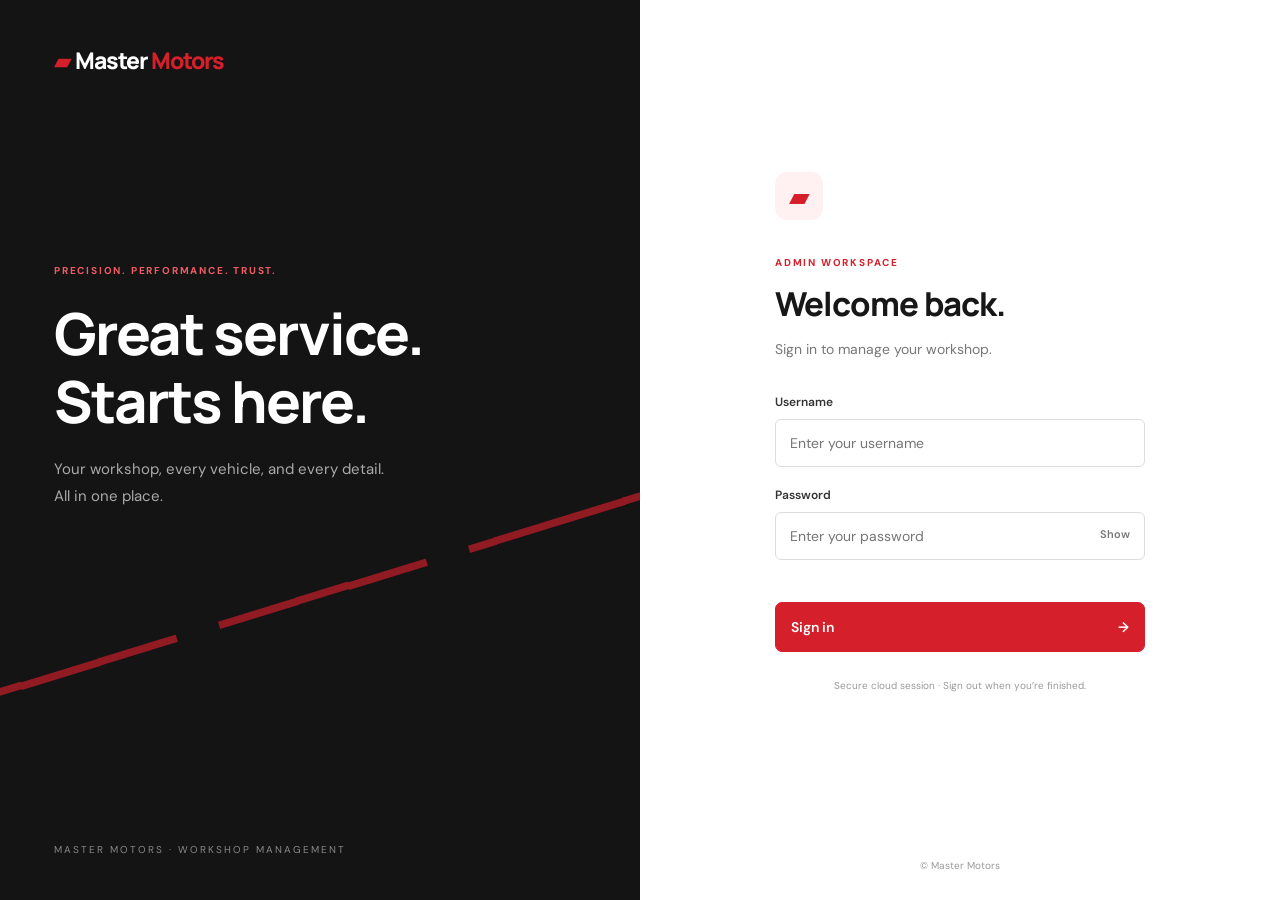
==== public/index.html @ 1c7f51ac "Persist workshop data in Cloudflare D1 with authenticated API and conflict-safe cloud saves" ====
<!doctype html><html lang="en"><meta charset="utf-8"><meta name="viewport" content="width=device-width,initial-scale=1"><title>Master Motors | Car Service Workspace</title><link rel="stylesheet" href="style.css"><body class="locked"><section id="loginScreen" class="loginScreen" aria-label="Administrator login"><div class="loginStory"><a class="brand" href="#">▰ <b>Master <span>Motors</span></b></a><div><div class="eyebrow">PRECISION. PERFORMANCE. TRUST.</div><h1>Great service.<br>Starts here.</h1><p>Your workshop, every vehicle, and every detail.<br>All in one place.</p><div class="loginRoad" aria-hidden="true">━━━━━━━━　━━━━━━━━　━━━━━━━━</div></div><small>MASTER MOTORS · WORKSHOP MANAGEMENT</small></div><div class="loginSide"><div class="loginCard"><span class="loginMark" aria-hidden="true">▰</span><div class="eyebrow">ADMIN WORKSPACE</div><h1>Welcome back.</h1><p>Sign in to manage your workshop.</p><form id="loginForm"><label for="username">Username</label><input id="username" name="username" autocomplete="username" autocapitalize="none" spellcheck="false" required placeholder="Enter your username"><label for="password">Password</label><div class="passwordWrap"><input id="password" name="password" type="password" autocomplete="current-password" required placeholder="Enter your password"><button id="togglePassword" type="button" aria-label="Show password" aria-pressed="false">Show</button></div><p id="loginError" role="alert" aria-live="polite"></p><button class="primary loginSubmit" type="submit">Sign in <span aria-hidden="true">→</span></button></form><p class="loginNote">Secure cloud session · Sign out when you’re finished.</p></div><small class="loginFooter">© Master Motors</small></div></section><div id="workspace" hidden><aside><a class="brand" href="#">▰ <b>Master <span>Motors</span></b></a><small>WORKSHOP MANAGEMENT</small><nav id="nav"></nav><div class="sidebottom"><div class="avatar">AD</div><div>ADMIN<small>Workshop administrator</small></div></div><button class="logout" onclick="logout()">↪ Sign out</button></aside><main><header><div><span class="muted">Master Motors</span> <span class="crumb">/</span> <b id="breadcrumb">Overview</b></div><div class="headerRight"><span id="cloudStatus" role="status">Connecting…</span><span class="divider">|</span><span class="live"></span> Workshop open <span class="divider">|</span> Chennai · Main branch <div class="avatar">AD</div></div></header><div id="view"></div></main><dialog id="modal"></dialog><div id="toast"></div></div><div id="syncBlock" hidden role="alert"></div><script src="app.js"></script><script src="auth.js"></script></body></html>
---- public/style.css ----
@import url('https://fonts.googleapis.com/css2?family=DM+Sans:wght@400;450;500;550;600;650;700&family=Manrope:wght@400;500;600;650;700;750;800&display=swap');
:root{--green:#d51f2a;--ink:#171717;--muted:#777777;--line:#e6e6e6;--bg:#f6f6f6}*{box-sizing:border-box}body{margin:0;font:14px 'DM Sans',sans-serif;color:var(--ink);background:var(--bg)}button,input,select,textarea{font:inherit}button,a{cursor:pointer}button{border:1px solid var(--line);border-radius:7px;padding:10px 15px;background:white;color:var(--ink);font-weight:600}button:hover{filter:brightness(.96)}.primary{background:var(--green);color:white;border-color:var(--green)}aside{position:fixed;inset:0 auto 0 0;width:238px;background:white;border-right:1px solid var(--line);padding:30px 20px;display:flex;flex-direction:column}.brand{font:30px Manrope;color:var(--green);text-decoration:none;letter-spacing:-1.5px}.brand b{color:var(--ink)}.brand span{color:var(--green)}aside>small{font-size:9px;letter-spacing:1.7px;margin:33px 12px 15px;color:#999999}nav button{display:flex;align-items:center;gap:13px;width:100%;border:0;text-align:left;margin:5px 0;padding:13px 15px;color:#707070;font-weight:500}nav button.active{color:var(--green);background:#fff0f1;font-weight:700}nav .icon{font-size:19px;width:23px}.sidebottom{margin-top:auto;display:flex;gap:10px;align-items:center;border-top:1px solid var(--line);padding-top:20px;font-size:12px}.sidebottom small{display:block;font-size:10px;color:var(--muted);margin-top:4px}.avatar{border-radius:50%;background:#ffe9eb;width:33px;height:33px;display:grid;place-items:center;font-size:11px;font-weight:700;color:var(--green)}main{margin-left:238px}header{height:77px;background:white;border-bottom:1px solid var(--line);padding:0 36px;display:flex;align-items:center;justify-content:space-between;font-size:12px}.muted{color:var(--muted)}.crumb,.divider{margin:0 15px;color:#cccccc}.headerRight{display:flex;align-items:center;gap:9px;color:#666666}.live{width:6px;height:6px;background:#d51f2a;border-radius:50%}#view{padding:32px 36px}.eyebrow{font-size:10px;color:var(--green);letter-spacing:1.8px;font-weight:700}h1{font:750 28px Manrope;margin:9px 0;letter-spacing:-1px}h2{font:750 16px Manrope;margin:0}p{color:var(--muted);line-height:1.6}.pagehead{display:flex;align-items:center;justify-content:space-between;margin-bottom:27px}.actions{display:flex;gap:10px}.stats{display:grid;grid-template-columns:repeat(4,1fr);gap:17px;margin-bottom:25px}.stat{padding:22px;background:white;border:1px solid var(--line);border-radius:10px}.statTop{display:flex;justify-content:space-between;color:#707070;font-size:12px}.statIcon{padding:7px;background:#fff0f1;border-radius:6px;color:var(--green)}.value{font:750 29px Manrope;margin:10px 0}.stat small{font-size:11px;color:#888888}.positive{color:var(--green)!important}.grid{display:grid;grid-template-columns:minmax(0,2.2fr) minmax(260px,1fr);gap:22px}.panel{background:white;border:1px solid var(--line);border-radius:10px;overflow:hidden;margin-bottom:22px}.panelhead{padding:21px 23px;display:flex;justify-content:space-between;align-items:center;border-bottom:1px solid var(--line)}.panelhead a{color:var(--green);font-size:12px}.count{font-size:10px;padding:3px 7px;border-radius:5px;background:#f1f1f1;color:#777777;margin-left:8px}.tablewrap{overflow:auto}table{width:100%;border-collapse:collapse;white-space:nowrap;text-align:left}th{font-weight:500;font-size:10px;letter-spacing:.5px;color:#858585;background:#fafafa;padding:13px 20px}td{padding:18px 20px;border-top:1px solid #f1f1f1;font-size:12px}td small{display:block;margin-top:5px;color:#949494;font-size:10px}.jobid{color:var(--green);font-weight:700}.badge{font-size:10px;font-weight:600;padding:5px 8px;border-radius:5px;display:inline-block}.Inprogress{background:#fff0f1;color:#ba1b25}.Ready{background:#f1f1f1;color:#252525}.Inspection{background:#f2f2f2;color:#555555}.Delivered{background:#f0f0f0;color:#777777}.Awaitingapproval{background:#ffe8ea;color:#b51c27}.panelFoot{padding:14px 22px;font-size:10px;color:#888888;border-top:1px solid var(--line)}.quick{padding:17px 20px}.quick button{display:flex;width:100%;align-items:center;gap:12px;text-align:left;padding:13px 5px;border:0;font-size:12px}.quick button span:first-child{display:grid;place-items:center;width:32px;height:32px;border:1px solid var(--line);border-radius:7px;color:var(--green);font-size:17px}.arrow{margin-left:auto;color:#aaaaaa}.dark{background:#181818;color:white;padding:25px;border-radius:10px;position:relative;overflow:hidden}.dark:after{content:'◉';position:absolute;font-size:170px;right:-32px;bottom:-80px;color:#b11d27;opacity:.5}.dark p{color:#c9c9c9;font-size:12px;max-width:210px}.dark button{position:relative;z-index:1;font-size:11px;background:#ffffff}.bottomgrid{display:grid;grid-template-columns:1.4fr 1fr;gap:22px;margin-top:3px}.activity{padding:19px 24px;display:flex;gap:13px;border-bottom:1px solid #f1f1f1;font-size:12px}.dot{background:#fff0f1;color:var(--green);border-radius:50%;width:29px;height:29px;display:grid;place-items:center}.activity small{display:block;color:#979797;margin-top:5px;font-size:10px}.bars{height:145px;padding:18px 25px 0;display:flex;align-items:end;gap:20px}.bar{flex:1;background:#f2c8cc;border-radius:4px 4px 0 0;position:relative}.bar:last-child{background:var(--green)}.bar small{position:absolute;bottom:-22px;font-size:9px;color:#888888;left:20%}.chartfoot{padding:40px 24px 15px;font-size:10px;color:#888888}.toolbar{display:flex;gap:12px;padding:18px 22px}.toolbar input{max-width:350px;flex:1}.catalog{display:grid;grid-template-columns:repeat(3,1fr);gap:20px}.service{padding:24px}.service .serviceIcon{font-size:28px;color:var(--green);margin-bottom:22px}.service h2{margin-bottom:10px}.service .price{font:700 24px Manrope;margin:18px 0}.notice{padding:13px 18px;border:1px solid #f0c4c8;background:#fff6f6;color:#7b363c;border-radius:7px;font-size:12px;margin-bottom:22px;line-height:1.6}.notice a{color:inherit}.formgrid{display:grid;grid-template-columns:1fr 1fr;gap:16px}label{display:block;font-size:12px;color:#707070}input,select,textarea{width:100%;padding:11px 12px;border:1px solid #dddddd;border-radius:6px;background:white;color:var(--ink);margin-top:6px}textarea{min-height:70px}.full{grid-column:1/-1}dialog{border:1px solid var(--line);border-radius:12px;padding:28px;width:660px;max-width:94vw;max-height:90vh}dialog::backdrop{background:#11111188;backdrop-filter:blur(3px)}dialog h2{font-size:21px;margin-bottom:20px}.modalactions{display:flex;justify-content:end;gap:10px;margin-top:23px}.checkrow{display:flex;gap:10px;align-items:center;margin:9px 0}.checkrow input{width:auto;margin:0}.totals{background:#f5f5f5;padding:16px;border-radius:7px;margin-top:15px;display:flex;justify-content:space-between}#toast{position:fixed;bottom:25px;left:50%;background:#191919;color:white;border-radius:8px;padding:14px 25px;display:none;z-index:10}.empty{padding:45px;text-align:center;color:var(--muted)}.settings{padding:25px;max-width:750px}.subtle{font-size:11px;color:#949494}.printOnly{display:none}@media(max-width:1150px){aside{width:200px}main{margin-left:200px}#view{padding:25px}.grid{grid-template-columns:1fr}.catalog{grid-template-columns:repeat(2,1fr)}.headerRight{font-size:10px}.stats{gap:10px}.stat{padding:15px}}@media(max-width:720px){aside{position:static;width:100%;padding:15px}.brand{font-size:25px}aside>small,.sidebottom{display:none}nav{display:flex;overflow:auto;margin-top:15px}nav button{white-space:nowrap;width:auto;padding:10px}main{margin:0}header{padding:15px;height:60px}.headerRight{display:none}#view{padding:18px}.pagehead{align-items:start;gap:15px}.pagehead .actions{flex-direction:column}h1{font-size:23px}.stats{grid-template-columns:1fr 1fr}.bottomgrid,.catalog{grid-template-columns:1fr}.formgrid{grid-template-columns:1fr}.full{grid-column:auto}}@media print{aside,header,#view,dialog button,#toast{display:none!important}dialog{position:static;display:block!important;border:0;width:100%;max-height:none}dialog:not([open]){display:none!important}body{background:white}.notice{display:none}}

/* Master Motors identity */
.brand{font-size:23px;letter-spacing:-1px;white-space:nowrap}.brand b{font-weight:800}.dark button{color:#c71d28}.bar:last-child{background:#d51f2a}.notice a{font-weight:600}@media(max-width:1150px) and (min-width:721px){.brand{font-size:19px}}

[hidden]{display:none!important}.logout{margin-top:16px;text-align:left;color:#c71d28;background:#fff6f6;border-color:#f0d4d7}.loginScreen{min-height:100vh;display:grid;grid-template-columns:1fr 1fr;background:white}.loginStory{background:#141414;color:white;padding:44px 54px;display:flex;flex-direction:column;justify-content:space-between;overflow:hidden;position:relative}.loginStory .brand b{color:white}.loginStory .eyebrow{color:#ef5c65}.loginStory h1{font-size:58px;line-height:1.16;letter-spacing:-2px;margin:22px 0}.loginStory p{color:#aaa;font-size:15px;line-height:1.8}.loginStory>small{font-size:10px;letter-spacing:2px;color:#888}.loginRoad{color:#d51f2a;white-space:nowrap;transform:rotate(-17deg);font-size:45px;opacity:.65;margin:55px -100px 30px}.loginSide{display:flex;flex-direction:column;align-items:center;justify-content:center;padding:50px 35px;position:relative}.loginCard{width:100%;max-width:370px}.loginMark{display:grid;place-items:center;width:48px;height:48px;border-radius:12px;color:#d51f2a;background:#fff0f1;font-size:27px;margin-bottom:36px}.loginCard h1{font-size:33px;margin:12px 0}.loginCard>p{margin:0 0 33px}.loginCard label{color:#333;font-weight:600;margin-top:20px}.loginCard input{padding:14px;margin-top:9px}.loginCard input:focus{outline:2px solid #d51f2a;outline-offset:2px}.passwordWrap{position:relative}.passwordWrap input{padding-right:70px}.passwordWrap button{position:absolute;right:5px;top:14px;border:0;font-size:11px;color:#777;padding:10px}.loginSubmit{width:100%;padding:15px;display:flex;justify-content:space-between;margin-top:10px}.loginCard .loginNote{font-size:10px;color:#999;text-align:center;margin-top:25px;line-height:1.8}.loginFooter{position:absolute;bottom:28px;color:#999;font-size:10px}#loginError{font-size:12px;color:#bc1926;min-height:20px;margin:12px 0 8px}.locked{background:white}@media(max-width:800px){.loginScreen{grid-template-columns:1fr}.loginStory{padding:25px 28px;min-height:170px}.loginStory h1{font-size:29px;margin:12px 0}.loginStory .eyebrow,.loginStory p,.loginRoad,.loginStory>small{display:none}.loginSide{padding:40px 25px 70px;min-height:580px}.loginMark{display:none}.loginCard h1{font-size:29px}.logout{margin-top:10px}}@media print{.loginScreen{display:none!important}.locked #workspace{display:none!important}}

#syncBlock{position:fixed;inset:0;background:#111b;z-index:100;display:flex;align-items:center;justify-content:center;padding:24px}#syncBlock>div{background:white;border-radius:12px;padding:30px;max-width:540px}#cloudStatus{font-size:11px;color:#777}.headerRight{flex-wrap:wrap}.syncButtons{display:flex;gap:10px;flex-wrap:wrap;margin-top:20px}
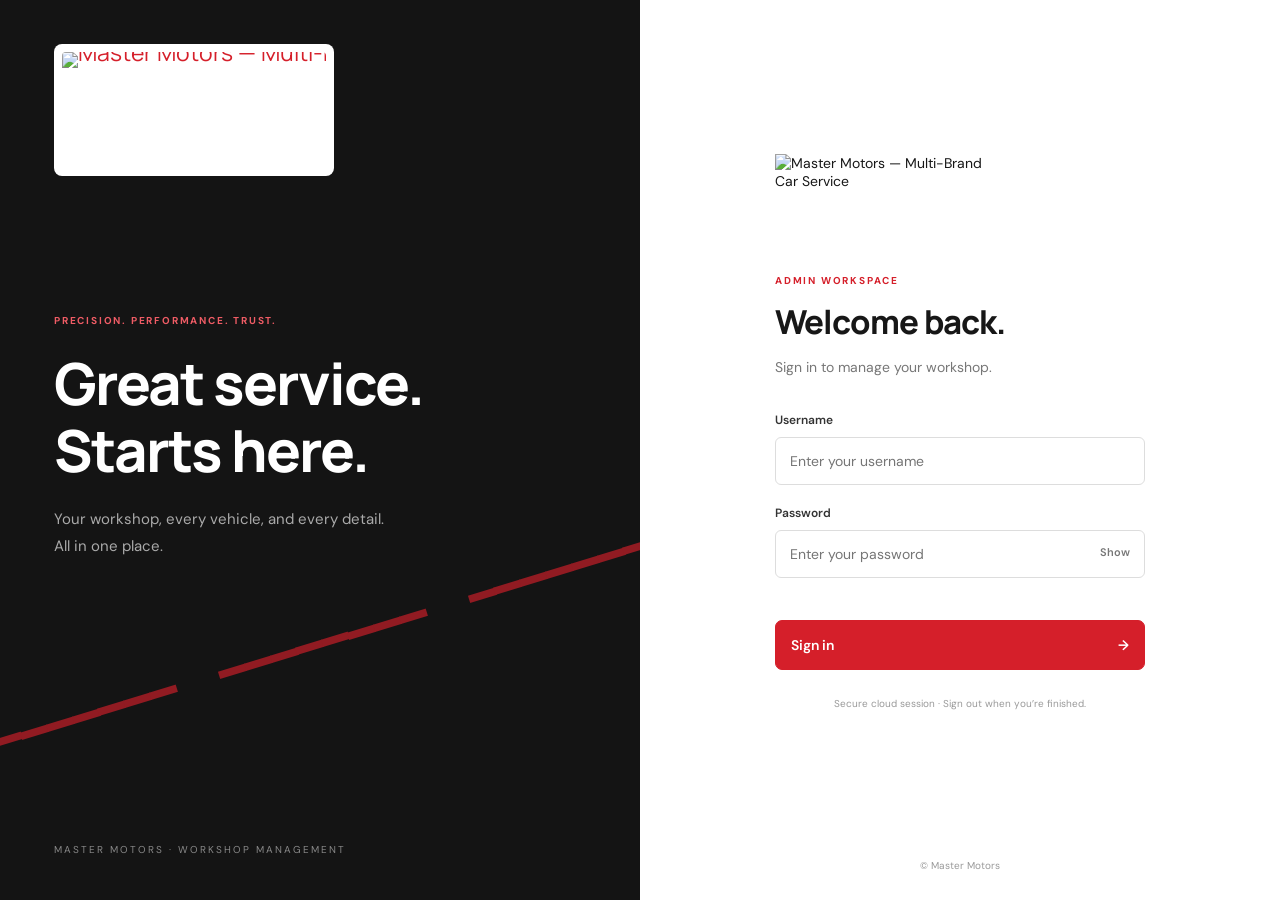
==== commit 189905ce: "Use supplied Master Motors logo throughout workspace, login and printed documents" ====
--- a/public/index.html
+++ b/public/index.html
@@ -1 +1 @@
-<!doctype html><html lang="en"><meta charset="utf-8"><meta name="viewport" content="width=device-width,initial-scale=1"><title>Master Motors | Car Service Workspace</title><link rel="stylesheet" href="style.css"><body class="locked"><section id="loginScreen" class="loginScreen" aria-label="Administrator login"><div class="loginStory"><a class="brand" href="#">▰ <b>Master <span>Motors</span></b></a><div><div class="eyebrow">PRECISION. PERFORMANCE. TRUST.</div><h1>Great service.<br>Starts here.</h1><p>Your workshop, every vehicle, and every detail.<br>All in one place.</p><div class="loginRoad" aria-hidden="true">━━━━━━━━　━━━━━━━━　━━━━━━━━</div></div><small>MASTER MOTORS · WORKSHOP MANAGEMENT</small></div><div class="loginSide"><div class="loginCard"><span class="loginMark" aria-hidden="true">▰</span><div class="eyebrow">ADMIN WORKSPACE</div><h1>Welcome back.</h1><p>Sign in to manage your workshop.</p><form id="loginForm"><label for="username">Username</label><input id="username" name="username" autocomplete="username" autocapitalize="none" spellcheck="false" required placeholder="Enter your username"><label for="password">Password</label><div class="passwordWrap"><input id="password" name="password" type="password" autocomplete="current-password" required placeholder="Enter your password"><button id="togglePassword" type="button" aria-label="Show password" aria-pressed="false">Show</button></div><p id="loginError" role="alert" aria-live="polite"></p><button class="primary loginSubmit" type="submit">Sign in <span aria-hidden="true">→</span></button></form><p class="loginNote">Secure cloud session · Sign out when you’re finished.</p></div><small class="loginFooter">© Master Motors</small></div></section><div id="workspace" hidden><aside><a class="brand" href="#">▰ <b>Master <span>Motors</span></b></a><small>WORKSHOP MANAGEMENT</small><nav id="nav"></nav><div class="sidebottom"><div class="avatar">AD</div><div>ADMIN<small>Workshop administrator</small></div></div><button class="logout" onclick="logout()">↪ Sign out</button></aside><main><header><div><span class="muted">Master Motors</span> <span class="crumb">/</span> <b id="breadcrumb">Overview</b></div><div class="headerRight"><span id="cloudStatus" role="status">Connecting…</span><span class="divider">|</span><span class="live"></span> Workshop open <span class="divider">|</span> Chennai · Main branch <div class="avatar">AD</div></div></header><div id="view"></div></main><dialog id="modal"></dialog><div id="toast"></div></div><div id="syncBlock" hidden role="alert"></div><script src="app.js"></script><script src="auth.js"></script></body></html>
+<!doctype html><html lang="en"><meta charset="utf-8"><meta name="viewport" content="width=device-width,initial-scale=1"><link rel="icon" type="image/jpeg" href="/assets/master-motors-logo.jpeg"><title>Master Motors | Car Service Workspace</title><link rel="stylesheet" href="style.css"><body class="locked"><section id="loginScreen" class="loginScreen" aria-label="Administrator login"><div class="loginStory"><a class="brand" href="#"><img src="/assets/master-motors-logo.jpeg" alt="Master Motors — Multi-Brand Car Service" class="brandLogo" width="1280" height="561"></a><div><div class="eyebrow">PRECISION. PERFORMANCE. TRUST.</div><h1>Great service.<br>Starts here.</h1><p>Your workshop, every vehicle, and every detail.<br>All in one place.</p><div class="loginRoad" aria-hidden="true">━━━━━━━━　━━━━━━━━　━━━━━━━━</div></div><small>MASTER MOTORS · WORKSHOP MANAGEMENT</small></div><div class="loginSide"><div class="loginCard"><img src="/assets/master-motors-logo.jpeg" alt="Master Motors — Multi-Brand Car Service" class="loginLogo" width="1280" height="561"><div class="eyebrow">ADMIN WORKSPACE</div><h1>Welcome back.</h1><p>Sign in to manage your workshop.</p><form id="loginForm"><label for="username">Username</label><input id="username" name="username" autocomplete="username" autocapitalize="none" spellcheck="false" required placeholder="Enter your username"><label for="password">Password</label><div class="passwordWrap"><input id="password" name="password" type="password" autocomplete="current-password" required placeholder="Enter your password"><button id="togglePassword" type="button" aria-label="Show password" aria-pressed="false">Show</button></div><p id="loginError" role="alert" aria-live="polite"></p><button class="primary loginSubmit" type="submit">Sign in <span aria-hidden="true">→</span></button></form><p class="loginNote">Secure cloud session · Sign out when you’re finished.</p></div><small class="loginFooter">© Master Motors</small></div></section><div id="workspace" hidden><aside><a class="brand" href="#"><img src="/assets/master-motors-logo.jpeg" alt="Master Motors — Multi-Brand Car Service" class="brandLogo" width="1280" height="561"></a><small>WORKSHOP MANAGEMENT</small><nav id="nav"></nav><div class="sidebottom"><div class="avatar">AD</div><div>ADMIN<small>Workshop administrator</small></div></div><button class="logout" onclick="logout()">↪ Sign out</button></aside><main><header><div><span class="muted">Master Motors</span> <span class="crumb">/</span> <b id="breadcrumb">Overview</b></div><div class="headerRight"><span id="cloudStatus" role="status">Connecting…</span><span class="divider">|</span><span class="live"></span> Workshop open <span class="divider">|</span> Chennai · Main branch <div class="avatar">AD</div></div></header><div id="view"></div></main><dialog id="modal"></dialog><div id="toast"></div></div><div id="syncBlock" hidden role="alert"></div><script src="app.js"></script><script src="auth.js"></script></body></html>
--- a/public/style.css
+++ b/public/style.css
@@ -7,3 +7,6 @@
 [hidden]{display:none!important}.logout{margin-top:16px;text-align:left;color:#c71d28;background:#fff6f6;border-color:#f0d4d7}.loginScreen{min-height:100vh;display:grid;grid-template-columns:1fr 1fr;background:white}.loginStory{background:#141414;color:white;padding:44px 54px;display:flex;flex-direction:column;justify-content:space-between;overflow:hidden;position:relative}.loginStory .brand b{color:white}.loginStory .eyebrow{color:#ef5c65}.loginStory h1{font-size:58px;line-height:1.16;letter-spacing:-2px;margin:22px 0}.loginStory p{color:#aaa;font-size:15px;line-height:1.8}.loginStory>small{font-size:10px;letter-spacing:2px;color:#888}.loginRoad{color:#d51f2a;white-space:nowrap;transform:rotate(-17deg);font-size:45px;opacity:.65;margin:55px -100px 30px}.loginSide{display:flex;flex-direction:column;align-items:center;justify-content:center;padding:50px 35px;position:relative}.loginCard{width:100%;max-width:370px}.loginMark{display:grid;place-items:center;width:48px;height:48px;border-radius:12px;color:#d51f2a;background:#fff0f1;font-size:27px;margin-bottom:36px}.loginCard h1{font-size:33px;margin:12px 0}.loginCard>p{margin:0 0 33px}.loginCard label{color:#333;font-weight:600;margin-top:20px}.loginCard input{padding:14px;margin-top:9px}.loginCard input:focus{outline:2px solid #d51f2a;outline-offset:2px}.passwordWrap{position:relative}.passwordWrap input{padding-right:70px}.passwordWrap button{position:absolute;right:5px;top:14px;border:0;font-size:11px;color:#777;padding:10px}.loginSubmit{width:100%;padding:15px;display:flex;justify-content:space-between;margin-top:10px}.loginCard .loginNote{font-size:10px;color:#999;text-align:center;margin-top:25px;line-height:1.8}.loginFooter{position:absolute;bottom:28px;color:#999;font-size:10px}#loginError{font-size:12px;color:#bc1926;min-height:20px;margin:12px 0 8px}.locked{background:white}@media(max-width:800px){.loginScreen{grid-template-columns:1fr}.loginStory{padding:25px 28px;min-height:170px}.loginStory h1{font-size:29px;margin:12px 0}.loginStory .eyebrow,.loginStory p,.loginRoad,.loginStory>small{display:none}.loginSide{padding:40px 25px 70px;min-height:580px}.loginMark{display:none}.loginCard h1{font-size:29px}.logout{margin-top:10px}}@media print{.loginScreen{display:none!important}.locked #workspace{display:none!important}}
 
 #syncBlock{position:fixed;inset:0;background:#111b;z-index:100;display:flex;align-items:center;justify-content:center;padding:24px}#syncBlock>div{background:white;border-radius:12px;padding:30px;max-width:540px}#cloudStatus{font-size:11px;color:#777}.headerRight{flex-wrap:wrap}.syncButtons{display:flex;gap:10px;flex-wrap:wrap;margin-top:20px}
+
+/* Supplied Master Motors logo, preserved in its original proportions. */
+.brand{display:block;line-height:0;letter-spacing:normal}.brandLogo{display:block;width:100%;height:auto;object-fit:contain;background:white;border-radius:4px}.loginStory>.brand{width:280px;max-width:100%;padding:8px;background:white;border-radius:8px}.loginLogo{display:block;width:210px;max-width:100%;height:auto;object-fit:contain;margin:0 0 28px}.documentLogo{display:block;width:250px;max-width:100%;height:auto;object-fit:contain;margin-bottom:22px}aside{overflow-y:auto}aside>small{margin-top:20px}.sidebottom{flex-shrink:0}@media(max-width:720px){aside>.brand{width:200px}.loginStory>.brand{width:220px}.loginLogo{width:180px;margin-bottom:24px}.loginStory{min-height:220px}.loginStory h1{font-size:26px}}@media print{.documentLogo{width:250px;break-inside:avoid;print-color-adjust:exact}}
